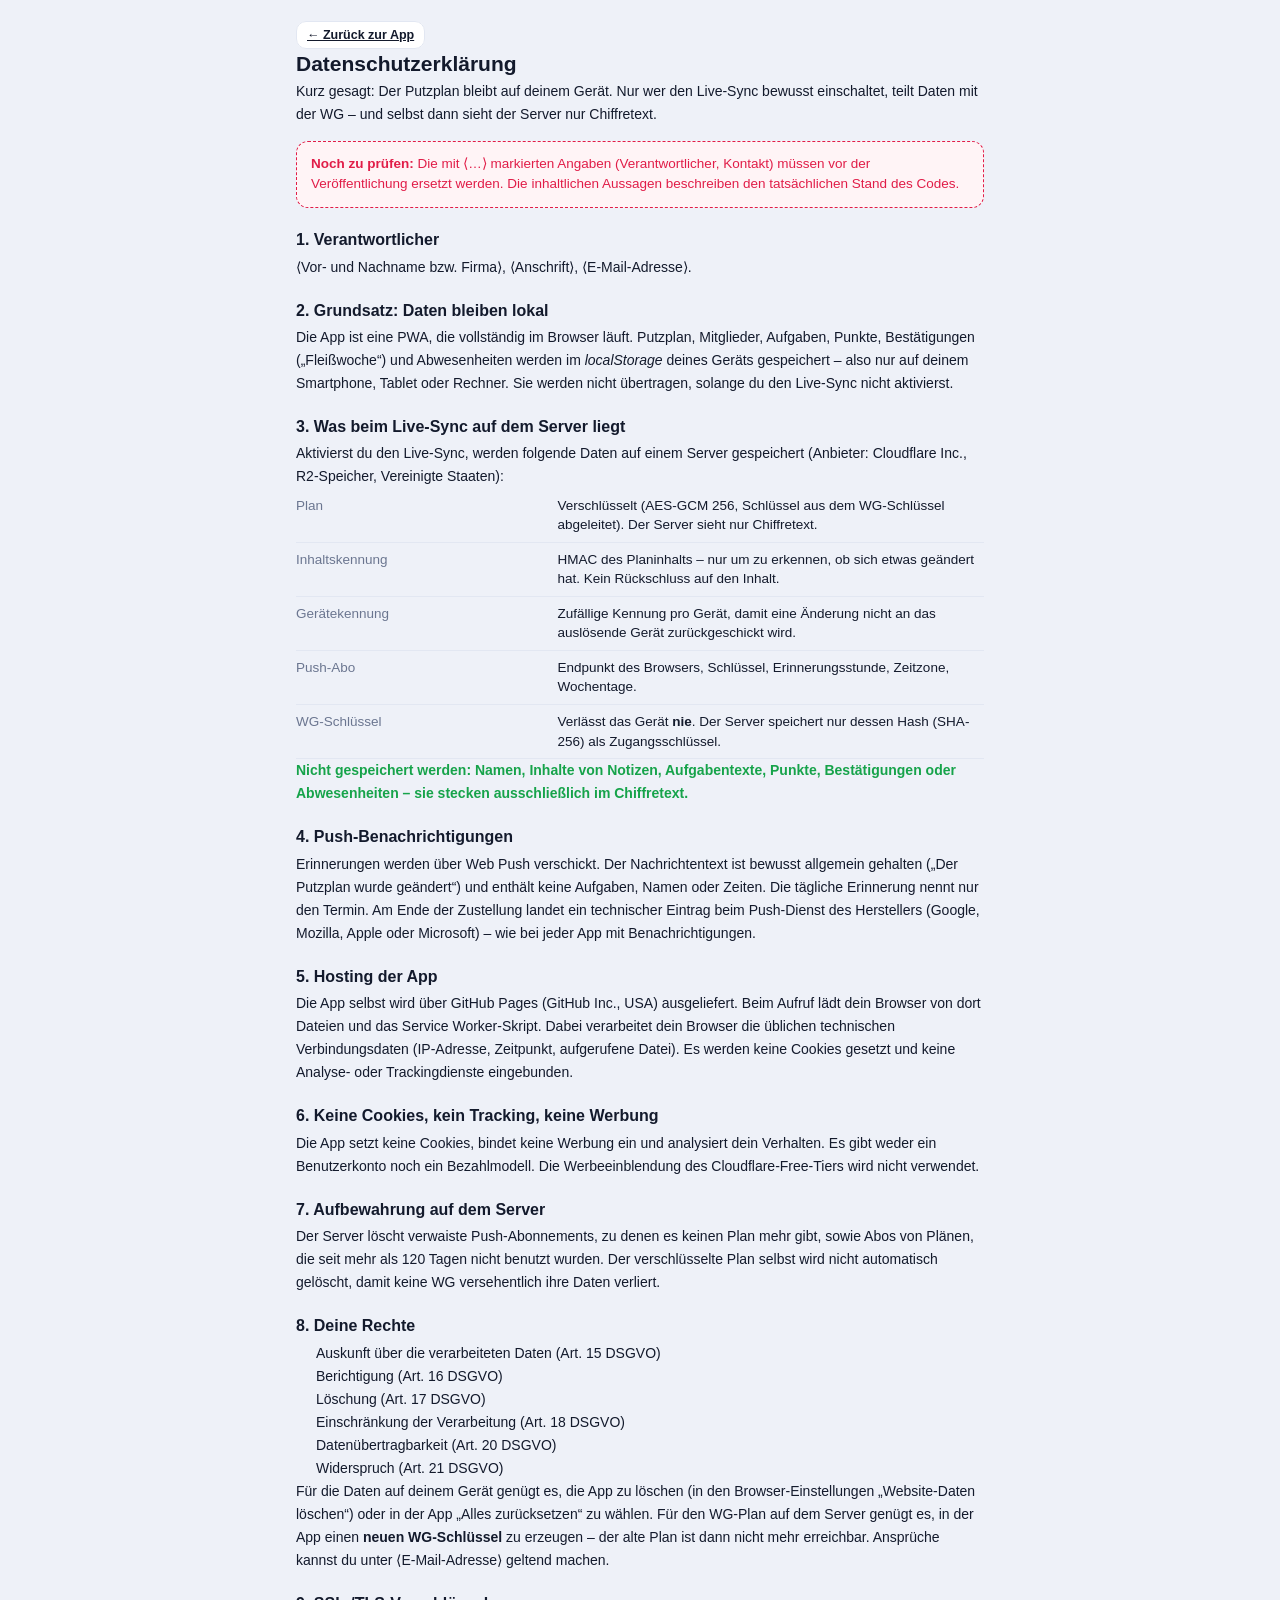
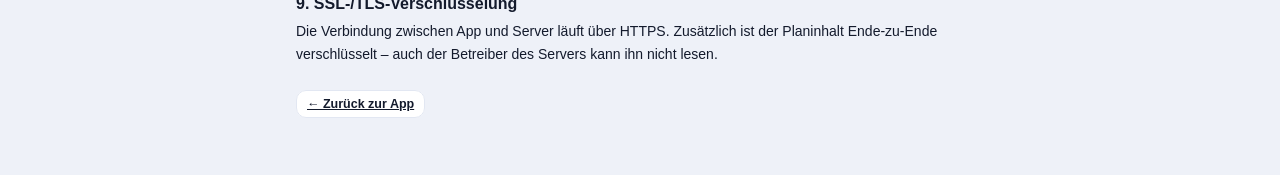
==== datenschutz.html @ faa0c73e "WG-Putzplan: Putzplan-PWA für WGs" ====
<!DOCTYPE html>
<html lang="de" data-theme="auto">
<head>
<meta charset="utf-8">
<meta name="viewport" content="width=device-width, initial-scale=1, viewport-fit=cover">
<title>Datenschutz – WG-Putzplan</title>
<meta name="description" content="Datenschutzerklärung des WG-Putzplans: welche Daten wo liegen und warum.">
<meta name="theme-color" content="#4f6df5" media="(prefers-color-scheme: light)">
<meta name="theme-color" content="#0c101c" media="(prefers-color-scheme: dark)">
<link rel="icon" href="./icons/favicon.svg" type="image/svg+xml">
<link rel="apple-touch-icon" href="./icons/apple-touch-icon.png">
<link rel="stylesheet" href="./styles.css">
<style>
  .legal{max-width:720px;margin:0 auto;padding:22px 16px 60px}
  .legal h1{font-size:21px;margin:6px 0 4px}
  .legal h2{font-size:16px;margin:22px 0 6px}
  .legal p,.legal li{font-size:14px;line-height:1.65;color:var(--text)}
  .legal ul{padding-left:20px}
  .legal .back{margin-top:26px}
  .legal .todo{
    border:1px dashed var(--danger);background:#fff4f6;color:var(--danger);
    border-radius:12px;padding:12px 14px;font-size:13.5px;line-height:1.55;margin:14px 0;
  }
  html[data-theme="dark"] .legal .todo{background:#3a1522}
  .legal table{width:100%;border-collapse:collapse;font-size:13.5px}
  .legal td{padding:7px 0;border-bottom:1px solid var(--line);vertical-align:top}
  .legal td:first-child{width:38%;color:var(--muted);padding-right:10px}
  .legal .ok{color:var(--ok);font-weight:700}
</style>
</head>
<body>
<div class="legal">
  <a class="btn btn--sm" href="./">← Zurück zur App</a>
  <h1>Datenschutzerklärung</h1>
  <p>Kurz gesagt: Der Putzplan bleibt auf deinem Gerät. Nur wer den Live-Sync
  bewusst einschaltet, teilt Daten mit der WG – und selbst dann sieht der Server
  nur Chiffretext.</p>

  <div class="todo">
    <strong>Noch zu prüfen:</strong> Die mit ⟨…⟩ markierten Angaben (Verantwortlicher,
    Kontakt) müssen vor der Veröffentlichung ersetzt werden. Die inhaltlichen Aussagen
    beschreiben den tatsächlichen Stand des Codes.
  </div>

  <h2>1. Verantwortlicher</h2>
  <p>⟨Vor- und Nachname bzw. Firma⟩, ⟨Anschrift⟩, ⟨E-Mail-Adresse⟩.</p>

  <h2>2. Grundsatz: Daten bleiben lokal</h2>
  <p>Die App ist eine PWA, die vollständig im Browser läuft. Putzplan, Mitglieder,
  Aufgaben, Punkte, Bestätigungen („Fleißwoche“) und Abwesenheiten werden im
  <em>localStorage</em> deines Geräts gespeichert – also nur auf deinem Smartphone,
  Tablet oder Rechner. Sie werden nicht übertragen, solange du den Live-Sync nicht
  aktivierst.</p>

  <h2>3. Was beim Live-Sync auf dem Server liegt</h2>
  <p>Aktivierst du den Live-Sync, werden folgende Daten auf einem Server gespeichert
  (Anbieter: Cloudflare Inc., R2-Speicher, Vereinigte Staaten):</p>
  <table>
    <tr><td>Plan</td><td>Verschlüsselt (AES-GCM 256, Schlüssel aus dem WG-Schlüssel abgeleitet). Der Server sieht nur Chiffretext.</td></tr>
    <tr><td>Inhaltskennung</td><td>HMAC des Planinhalts – nur um zu erkennen, ob sich etwas geändert hat. Kein Rückschluss auf den Inhalt.</td></tr>
    <tr><td>Gerätekennung</td><td>Zufällige Kennung pro Gerät, damit eine Änderung nicht an das auslösende Gerät zurückgeschickt wird.</td></tr>
    <tr><td>Push-Abo</td><td>Endpunkt des Browsers, Schlüssel, Erinnerungsstunde, Zeitzone, Wochentage.</td></tr>
    <tr><td>WG-Schlüssel</td><td>Verlässt das Gerät <strong>nie</strong>. Der Server speichert nur dessen Hash (SHA-256) als Zugangsschlüssel.</td></tr>
  </table>
  <p class="ok">Nicht gespeichert werden: Namen, Inhalte von Notizen, Aufgabentexte,
  Punkte, Bestätigungen oder Abwesenheiten – sie stecken ausschließlich im
  Chiffretext.</p>

  <h2>4. Push-Benachrichtigungen</h2>
  <p>Erinnerungen werden über Web Push verschickt. Der Nachrichtentext ist bewusst
  allgemein gehalten („Der Putzplan wurde geändert“) und enthält keine Aufgaben,
  Namen oder Zeiten. Die tägliche Erinnerung nennt nur den Termin. Am Ende der
  Zustellung landet ein technischer Eintrag beim Push-Dienst des Herstellers
  (Google, Mozilla, Apple oder Microsoft) – wie bei jeder App mit Benachrichtigungen.</p>

  <h2>5. Hosting der App</h2>
  <p>Die App selbst wird über GitHub Pages (GitHub Inc., USA) ausgeliefert. Beim
  Aufruf lädt dein Browser von dort Dateien und das Service Worker-Skript. Dabei
  verarbeitet dein Browser die üblichen technischen Verbindungsdaten (IP-Adresse,
  Zeitpunkt, aufgerufene Datei). Es werden keine Cookies gesetzt und keine
  Analyse- oder Trackingdienste eingebunden.</p>

  <h2>6. Keine Cookies, kein Tracking, keine Werbung</h2>
  <p>Die App setzt keine Cookies, bindet keine Werbung ein und analysiert dein
  Verhalten. Es gibt weder ein Benutzerkonto noch ein Bezahlmodell. Die Werbeeinblendung
  des Cloudflare-Free-Tiers wird nicht verwendet.</p>

  <h2>7. Aufbewahrung auf dem Server</h2>
  <p>Der Server löscht verwaiste Push-Abonnements, zu denen es keinen Plan mehr gibt,
  sowie Abos von Plänen, die seit mehr als 120 Tagen nicht benutzt wurden. Der
  verschlüsselte Plan selbst wird nicht automatisch gelöscht, damit keine WG
  versehentlich ihre Daten verliert.</p>

  <h2>8. Deine Rechte</h2>
  <ul>
    <li>Auskunft über die verarbeiteten Daten (Art. 15 DSGVO)</li>
    <li>Berichtigung (Art. 16 DSGVO)</li>
    <li>Löschung (Art. 17 DSGVO)</li>
    <li>Einschränkung der Verarbeitung (Art. 18 DSGVO)</li>
    <li>Datenübertragbarkeit (Art. 20 DSGVO)</li>
    <li>Widerspruch (Art. 21 DSGVO)</li>
  </ul>
  <p>Für die Daten auf deinem Gerät genügt es, die App zu löschen (in den
  Browser-Einstellungen „Website-Daten löschen“) oder in der App „Alles
  zurücksetzen“ zu wählen. Für den WG-Plan auf dem Server genügt es, in der App
  einen <strong>neuen WG-Schlüssel</strong> zu erzeugen – der alte Plan ist dann
  nicht mehr erreichbar. Ansprüche kannst du unter ⟨E-Mail-Adresse⟩ geltend machen.</p>

  <h2>9. SSL-/TLS-Verschlüsselung</h2>
  <p>Die Verbindung zwischen App und Server läuft über HTTPS. Zusätzlich ist der
  Planinhalt Ende-zu-Ende verschlüsselt – auch der Betreiber des Servers kann ihn
  nicht lesen.</p>

  <p class="back"><a class="btn btn--sm" href="./">← Zurück zur App</a></p>
</div>
</body>
</html>
---- styles.css ----
/* =========================================================
   WG-Putzplan – Stylesheet
   ========================================================= */
:root{
  --bg:#eef1f8;
  --surface:#ffffff;
  --surface-2:#f2f4fa;
  --surface-3:#e9edf7;
  --text:#131a2c;
  --muted:#6b7690;
  --line:#e2e7f2;
  --accent:#4f6df5;
  --accent-soft:#e7ecff;
  --accent-2:#12b5a5;
  --ok:#16a34a;
  --ok-soft:#e4f6ea;
  --warn:#f0a51b;
  --danger:#e11d48;
  --radius:18px;
  --radius-sm:12px;
  --shadow:0 1px 2px rgba(18,26,48,.05), 0 10px 30px rgba(18,26,48,.07);
  --shadow-sm:0 1px 2px rgba(18,26,48,.06);
  --bar-h:60px;
  --font:-apple-system,BlinkMacSystemFont,"Segoe UI",Roboto,"Helvetica Neue",Arial,sans-serif;
}

html[data-theme="dark"], html[data-theme="auto"][data-os="dark"]{
  --bg:#0b0f1a;
  --surface:#141a2b;
  --surface-2:#1b2234;
  --surface-3:#232c42;
  --text:#eef1f9;
  --muted:#94a0bb;
  --line:#28324a;
  --accent:#7b91ff;
  --accent-soft:#1e2748;
  --accent-2:#2dd4bf;
  --ok:#34d399;
  --ok-soft:#12301f;
  --danger:#fb7185;
  --shadow:0 1px 2px rgba(0,0,0,.5), 0 12px 34px rgba(0,0,0,.4);
  --shadow-sm:0 1px 2px rgba(0,0,0,.45);
}

*{box-sizing:border-box;-webkit-tap-highlight-color:transparent}
html,body{margin:0;padding:0}
html{-webkit-text-size-adjust:100%}
body{
  font-family:var(--font);
  background:var(--bg);
  color:var(--text);
  font-size:16px;
  line-height:1.45;
  overscroll-behavior-y:none;
  -webkit-font-smoothing:antialiased;
}
button,input,select,textarea{font:inherit;color:inherit}
h1,h2,h3,h4{margin:0;line-height:1.2}
p{margin:0}
ul{margin:0;padding:0;list-style:none}

.app{
  max-width:720px;margin:0 auto;min-height:100vh;min-height:100dvh;
  display:flex;flex-direction:column;
}

/* ---------------- Appbar ---------------- */
.appbar{
  position:sticky;top:0;z-index:30;
  background:color-mix(in srgb, var(--bg) 86%, transparent);
  backdrop-filter:saturate(1.6) blur(14px);
  -webkit-backdrop-filter:saturate(1.6) blur(14px);
  border-bottom:1px solid var(--line);
  padding:calc(env(safe-area-inset-top) + 10px) 16px 8px;
}
.appbar__top{display:flex;align-items:center;gap:12px}
.appbar__title{flex:1;min-width:0}
.appbar__title h1{
  font-size:20px;font-weight:800;letter-spacing:-.02em;
  white-space:nowrap;overflow:hidden;text-overflow:ellipsis;
}
.appbar__title p{font-size:13px;color:var(--muted);margin-top:1px}

.userbtn{
  border:0;background:transparent;padding:0;border-radius:50%;cursor:pointer;
  flex-shrink:0;
}
.avatar{
  width:42px;height:42px;border-radius:50%;
  display:grid;place-items:center;
  font-size:20px;font-weight:700;color:#fff;
  background:var(--accent);
  border:2px solid var(--surface);
  box-shadow:var(--shadow-sm);
  user-select:none;
}

.weeknav{display:flex;align-items:center;gap:8px;margin-top:10px}
.iconbtn{
  width:38px;height:38px;flex-shrink:0;border-radius:12px;
  border:1px solid var(--line);background:var(--surface);
  font-size:20px;line-height:1;cursor:pointer;color:var(--text);
  display:grid;place-items:center;
}
.iconbtn:active{transform:scale(.94)}
.weeknav__label{
  flex:1;height:38px;border-radius:12px;border:1px solid var(--line);
  background:var(--surface);font-weight:650;font-size:14px;cursor:pointer;
  display:grid;place-items:center;padding:0 8px;
}
.weeknav__label:active{transform:scale(.98)}

/* ---------------- Main ---------------- */
.main{
  flex:1;padding:14px 16px calc(var(--bar-h) + env(safe-area-inset-bottom) + 26px);
  outline:none;
}

/* ---------------- Cards ---------------- */
.card{
  background:var(--surface);border:1px solid var(--line);
  border-radius:var(--radius);box-shadow:var(--shadow-sm);
  padding:14px;margin-bottom:12px;
}
.card__head{display:flex;align-items:center;gap:10px;margin-bottom:10px}
.card__head h3{font-size:16px;font-weight:750;flex:1;min-width:0}
.card__sub{font-size:12.5px;color:var(--muted)}

.hero{
  background:linear-gradient(135deg,var(--accent) 0%, #7b5cf0 55%, var(--accent-2) 130%);
  color:#fff;border:0;
  display:flex;align-items:center;gap:16px;
  padding:16px;
}
.hero__ring{flex-shrink:0}
.hero__txt{flex:1;min-width:0}
.hero__txt h2{font-size:17px;font-weight:800}
.hero__txt p{font-size:13px;opacity:.88;margin-top:3px}
.hero .pill{background:rgba(255,255,255,.18);color:#fff;border-color:transparent}

/* ---------------- Pills / Chips ---------------- */
.pill{
  display:inline-flex;align-items:center;gap:5px;
  padding:4px 10px;border-radius:999px;
  font-size:12px;font-weight:650;
  background:var(--surface-2);color:var(--muted);
  border:1px solid var(--line);white-space:nowrap;
}
.pill--accent{background:var(--accent-soft);color:var(--accent);border-color:transparent}
.pill--ok{background:var(--ok-soft);color:var(--ok);border-color:transparent}
.pill--warn{background:#fff4e0;color:#a76a00;border-color:transparent}
html[data-theme="dark"] .pill--warn{background:#3a2c10;color:#fbbf24}
html[data-theme="dark"] html[data-theme="auto"][data-os="dark"] .pill--warn{background:#3a2c10;color:#fbbf24}
.pill--danger{background:#ffe4ea;color:var(--danger);border-color:transparent}

.chip{
  display:inline-flex;align-items:center;gap:6px;
  padding:6px 10px;border-radius:999px;font-size:13px;font-weight:600;
  background:var(--surface-2);border:1px solid var(--line);cursor:pointer;
}
.chip--active{background:var(--accent);color:#fff;border-color:transparent}

.chip-avatar{
  width:26px;height:26px;border-radius:50%;display:grid;place-items:center;
  font-size:13px;color:#fff;font-weight:700;flex-shrink:0;
}
.chip-avatar--sm{width:22px;height:22px;font-size:11px}

/* ---------------- Room card ---------------- */
.room{margin-bottom:12px;overflow:hidden;padding:0}
.room__head{
  display:flex;align-items:center;gap:11px;padding:13px 14px;
  background:var(--surface);border-bottom:1px solid var(--line);
  width:100%;border-left:0;border-right:0;border-top:0;text-align:left;cursor:pointer;
}
.room__icon{
  width:40px;height:40px;border-radius:13px;display:grid;place-items:center;
  font-size:20px;background:var(--surface-2);flex-shrink:0;
}
.room__meta{flex:1;min-width:0}
.room__meta h3{font-size:15.5px;font-weight:750;display:flex;align-items:center;gap:7px}
.room__meta p{font-size:12.5px;color:var(--muted);margin-top:2px}
.room__prog{font-size:12px;font-weight:700;color:var(--muted);flex-shrink:0}
.room__done{opacity:.6}
.room__done .room__meta h3{text-decoration:line-through;text-decoration-thickness:1.5px}

.task{
  display:flex;align-items:center;gap:11px;
  padding:11px 14px;cursor:pointer;
  border-bottom:1px solid var(--line);
}
.task:last-child{border-bottom:0}
.task__box{
  width:26px;height:26px;border-radius:9px;flex-shrink:0;
  border:2px solid var(--line);background:var(--surface-2);
  display:grid;place-items:center;font-size:14px;color:transparent;
  transition:transform .12s ease, background .12s ease, border-color .12s;
}
.task__box:active{transform:scale(.88)}
.task.is-done .task__box{background:var(--ok);border-color:var(--ok);color:#fff}
.task__label{flex:1;min-width:0;font-size:15px}
.task.is-done .task__label{text-decoration:line-through;text-decoration-thickness:1.5px;color:var(--muted)}
.task__meta{font-size:11.5px;color:var(--muted);margin-top:1px}
.task__pts{
  font-size:11.5px;font-weight:700;color:var(--muted);
  background:var(--surface-2);border-radius:8px;padding:3px 7px;flex-shrink:0;
}
.task__by{font-size:11.5px;color:var(--muted);display:flex;align-items:center;gap:5px;flex-shrink:0}
.room__foot{
  display:flex;gap:8px;padding:11px 14px;background:var(--surface-2);
  border-top:1px solid var(--line);
}
.btn{
  border:1px solid var(--line);background:var(--surface);color:var(--text);
  border-radius:12px;padding:9px 13px;font-size:13.5px;font-weight:650;cursor:pointer;
}
.btn:active{transform:scale(.97)}
.btn--primary{background:var(--accent);color:#fff;border-color:transparent}
.btn--ghost{background:transparent}
.btn--danger{color:var(--danger);border-color:color-mix(in srgb,var(--danger) 35%,transparent);background:transparent}
.btn--block{width:100%}
.btn--sm{padding:6px 10px;font-size:12.5px;border-radius:10px}
.btn--icon{padding:6px 9px}

/* ---------------- Lists / rows ---------------- */
.row{
  display:flex;align-items:center;gap:12px;padding:12px 0;
  border-bottom:1px solid var(--line);
}
.row:last-child{border-bottom:0}
.row__main{flex:1;min-width:0}
.row__main strong{display:block;font-size:15px;font-weight:650}
.row__main span{font-size:12.5px;color:var(--muted)}
.row__actions{display:flex;gap:6px;flex-shrink:0}

.field{margin-bottom:12px}
.field label{display:block;font-size:12.5px;font-weight:650;color:var(--muted);margin-bottom:5px}
.input,.textarea,select.input{
  width:100%;padding:11px 12px;border-radius:12px;
  border:1px solid var(--line);background:var(--surface-2);color:var(--text);
  font-size:15px;outline:none;
}
.input:focus,.textarea:focus{border-color:var(--accent);background:var(--surface)}
.textarea{min-height:90px;resize:vertical;line-height:1.5}

.segmented{display:flex;gap:4px;background:var(--surface-2);border:1px solid var(--line);padding:4px;border-radius:13px}
.segmented button{
  flex:1;border:0;background:transparent;border-radius:10px;padding:8px 6px;
  font-size:13px;font-weight:650;color:var(--muted);cursor:pointer;
}
.segmented button.is-active{background:var(--surface);color:var(--text);box-shadow:var(--shadow-sm)}

.empty{
  text-align:center;padding:44px 20px;color:var(--muted);
}
.empty__ico{font-size:40px;margin-bottom:10px}
.empty h3{font-size:16px;color:var(--text);margin-bottom:6px}
.empty p{font-size:13.5px;max-width:34ch;margin:0 auto}

.hint{font-size:12.5px;color:var(--muted);line-height:1.5}
.hint a{color:var(--accent)}
.notice{
  font-size:13px;line-height:1.5;padding:11px 13px;border-radius:12px;
  background:var(--accent-soft);color:var(--text);border:1px solid transparent;
}
.notice--warn{background:var(--ok-soft)}

/* ---------------- Turnus-Tabelle ---------------- */
.tablewrap{overflow-x:auto;-webkit-overflow-scrolling:touch;margin:0 -14px;padding:0 14px}
.table{border-collapse:separate;border-spacing:0;width:100%;min-width:520px;font-size:13px}
.table th,.table td{
  padding:9px 8px;border-bottom:1px solid var(--line);text-align:center;white-space:nowrap;
}
.table th{font-size:11.5px;color:var(--muted);font-weight:700;text-transform:uppercase;letter-spacing:.04em}
.table th:first-child,.table td:first-child{
  text-align:left;position:sticky;left:0;background:var(--surface);
  font-weight:650;z-index:1;
}
.table tr td{text-align:center}
.table .cell{display:inline-flex;align-items:center;gap:5px;font-size:12.5px;font-weight:650}
.table td.is-me .cell{background:var(--accent-soft);color:var(--accent);padding:4px 8px;border-radius:9px}
.table td.is-mine-cell .cell{background:var(--accent);color:#fff;padding:4px 8px;border-radius:9px}

/* ---------------- Statistik ---------------- */
.bar{height:9px;border-radius:99px;background:var(--surface-3);overflow:hidden;margin-top:7px}
.bar__fill{height:100%;border-radius:99px;background:var(--accent);transition:width .4s ease}
.spark{display:flex;align-items:flex-end;gap:5px;height:58px;margin-top:10px}
.spark__bar{flex:1;background:var(--accent-soft);border-radius:4px 4px 2px 2px;min-height:3px;position:relative}
.spark__bar span{
  position:absolute;bottom:0;left:0;right:0;border-radius:4px 4px 2px 2px;background:var(--accent);
}
.spark__labels{display:flex;gap:5px;margin-top:5px}
.spark__labels span{flex:1;text-align:center;font-size:10px;color:var(--muted)}

/* ---------------- Tabbar ---------------- */
.tabbar{
  position:fixed;bottom:0;left:0;right:0;z-index:40;
  height:calc(var(--bar-h) + env(safe-area-inset-bottom));
  padding-bottom:env(safe-area-inset-bottom);
  display:flex;background:color-mix(in srgb,var(--surface) 92%, transparent);
  backdrop-filter:saturate(1.6) blur(14px);
  -webkit-backdrop-filter:saturate(1.6) blur(14px);
  border-top:1px solid var(--line);
  max-width:720px;margin:0 auto;
}
.tab{
  flex:1;border:0;background:transparent;cursor:pointer;
  display:flex;flex-direction:column;align-items:center;justify-content:center;gap:2px;
  font-size:10.5px;font-weight:650;color:var(--muted);
}
.tab__ico{font-size:20px;filter:grayscale(1);opacity:.6;transition:.15s}
.tab.is-active{color:var(--accent)}
.tab.is-active .tab__ico{filter:none;opacity:1;transform:translateY(-1px)}

/* ---------------- Sheet / Modal ---------------- */
.sheet{position:fixed;inset:0;z-index:60;display:flex;align-items:flex-end;justify-content:center}
.sheet[hidden]{display:none}
.sheet__backdrop{position:absolute;inset:0;background:rgba(8,12,24,.55);backdrop-filter:blur(2px)}
.sheet__panel{
  position:relative;width:100%;max-width:560px;
  background:var(--surface);
  border-radius:22px 22px 0 0;
  box-shadow:0 -10px 40px rgba(0,0,0,.25);
  padding:8px 18px calc(env(safe-area-inset-bottom) + 18px);
  max-height:88vh;overflow:auto;
  animation:sheetUp .24s cubic-bezier(.2,.9,.3,1);
}
@keyframes sheetUp{from{transform:translateY(22px);opacity:.4}to{transform:none;opacity:1}}
.sheet__grip{width:40px;height:4px;border-radius:99px;background:var(--line);margin:0 auto 10px}
.sheet__head{display:flex;align-items:center;gap:12px;margin-bottom:12px}
.sheet__title{font-size:17px;font-weight:750;flex:1;min-width:0}
.sheet__close{width:34px;height:34px;font-size:15px;border-radius:10px}
.sheet__body{margin-bottom:12px}
.sheet__actions{display:flex;gap:8px}
.sheet__actions .btn{flex:1}

.opt{
  display:flex;align-items:center;gap:11px;width:100%;
  padding:12px;border-radius:14px;border:1px solid var(--line);
  background:var(--surface-2);cursor:pointer;text-align:left;margin-bottom:8px;
}
.opt:last-child{margin-bottom:0}
.opt__ico{font-size:20px;width:28px;text-align:center;flex-shrink:0}
.opt__main{flex:1;min-width:0}
.opt__main strong{display:block;font-size:15px;font-weight:650}
.opt__main span{font-size:12.5px;color:var(--muted)}

/* ---------------- Toast ---------------- */
.toast{
  position:fixed;left:50%;transform:translateX(-50%);
  bottom:calc(var(--bar-h) + env(safe-area-inset-bottom) + 14px);
  z-index:80;background:var(--text);color:var(--bg);
  padding:11px 16px;border-radius:14px;font-size:13.5px;font-weight:600;
  box-shadow:var(--shadow);max-width:90vw;text-align:center;
  animation:toastIn .22s ease;
}
.toast[hidden]{display:none}
@keyframes toastIn{from{opacity:0;transform:translate(-50%,10px)}to{opacity:1;transform:translate(-50%,0)}}

/* ---------------- Update-Banner ---------------- */
.updatebar{
  position:fixed;left:12px;right:12px;bottom:calc(var(--bar-h) + env(safe-area-inset-bottom) + 14px);
  z-index:70;background:var(--surface);border:1px solid var(--line);border-radius:16px;
  padding:12px 14px;box-shadow:var(--shadow);display:flex;gap:10px;align-items:center;
  max-width:560px;margin:0 auto;
}
.updatebar p{flex:1;font-size:13.5px;font-weight:600}

.code{
  font-family:ui-monospace,SFMono-Regular,Menlo,Consolas,monospace;
  font-size:11.5px;line-height:1.5;word-break:break-all;
  background:var(--surface-2);border:1px solid var(--line);border-radius:12px;
  padding:11px;max-height:170px;overflow:auto;user-select:all;
}

@media (min-width:640px){
  .appbar__title h1{font-size:23px}
  .main{padding:18px 20px calc(var(--bar-h) + 30px)}
}
@media (prefers-reduced-motion:reduce){
  *{animation-duration:.001ms !important;transition-duration:.001ms !important}
}

/* =========================================================
   Aufgaben-Verwaltung (Räume-Tab) & Punkte-Auswahl
   ========================================================= */
.roomblock{
  border:1px solid var(--line);border-radius:var(--radius-sm);
  margin-bottom:12px;overflow:hidden;background:var(--surface-2);
}
.roomblock .row{margin:0;padding:10px 12px;background:var(--surface);border-bottom:1px solid var(--line)}
.roomblock .room__icon{width:34px;height:34px;border-radius:11px;font-size:17px}

.taskrow{
  display:flex;align-items:center;gap:10px;width:100%;text-align:left;
  padding:10px 12px;border:0;background:transparent;border-bottom:1px solid var(--line);
  cursor:pointer;
}
.taskrow:active{background:var(--surface-3)}
.taskrow:last-of-type{border-bottom:0}
.taskrow__title{flex:1;min-width:0;font-size:14.5px;font-weight:600;
  overflow:hidden;text-overflow:ellipsis;white-space:nowrap}
.taskrow__meta{font-size:11.5px;color:var(--muted);flex-shrink:0}
.taskrow__pts{
  font-size:11.5px;font-weight:750;color:var(--accent);
  background:var(--accent-soft);border-radius:8px;padding:3px 8px;flex-shrink:0;
}
.taskrow__pen{font-size:13px;color:var(--muted);opacity:.7;flex-shrink:0}
.taskrow--empty{padding:12px;font-size:13px;color:var(--muted);justify-content:center;display:flex}
.taskrow__add{
  border:0;border-top:1px dashed var(--line);border-radius:0;
  color:var(--accent);font-weight:650;background:var(--surface);
}

/* Punkte-Auswahl */
.points{display:flex;gap:8px}
.points__btn{
  flex:1;display:flex;flex-direction:column;align-items:center;justify-content:center;
  gap:1px;padding:11px 4px;border-radius:14px;cursor:pointer;
  border:2px solid var(--line);background:var(--surface-2);color:var(--muted);
}
.points__btn strong{font-size:19px;font-weight:800;line-height:1}
.points__btn span{font-size:10.5px;font-weight:650}
.points__btn.is-active{
  background:var(--accent-soft);border-color:var(--accent);color:var(--accent);
}

/* feste Zuordnung */
.fixedpick{
  display:flex;flex-wrap:wrap;gap:7px;padding:0 0 12px;
}
.roommode .segmented--sm{margin-right:2px}
.segmented--sm{padding:3px;border-radius:11px}
.segmented--sm button{padding:6px 10px;font-size:12px;border-radius:9px}
.fixedpick .chip{font-size:12.5px;padding:5px 10px 5px 6px}
.roommode{flex-wrap:wrap}
.roommode .row__actions{flex-wrap:wrap;justify-content:flex-end}
@media (max-width:430px){
  .roommode .row__actions{width:100%}
}


.task__edit{
  width:28px;height:28px;flex-shrink:0;border-radius:9px;
  border:1px solid var(--line);background:var(--surface-2);color:var(--muted);
  font-size:12px;line-height:1;cursor:pointer;display:grid;place-items:center;
}
.task__edit:active{transform:scale(.92)}

/* Chromium würde beim Neusatz des Inhalts die Scrollposition von selbst
   nachregeln – die App hält sie stattdessen selbst fest. */
html,body,.main{overflow-anchor:none}

/* =========================================================
   Paket A: Schnellerfassung, Fairness, Kalender
   ========================================================= */
.quickadd{display:flex;gap:8px;align-items:stretch}
.quickadd .input{flex:1;min-width:0}
.quickadd select.input{flex:0 0 40%;max-width:160px}
.quickadd .btn{flex:0 0 auto;padding:0 16px;font-size:18px;line-height:1}

.weeknav .iconbtn{font-size:16px}

/* =========================================================
   Live-Sync
   ========================================================= */
.switch{display:flex;align-items:center;gap:11px;padding:9px 0;cursor:pointer;font-size:14.5px;font-weight:600}
.switch input{position:absolute;opacity:0;pointer-events:none}
.switch__ui{
  width:44px;height:26px;border-radius:99px;background:var(--surface-3);
  border:1px solid var(--line);position:relative;flex-shrink:0;transition:background .18s;
}
.switch__ui::after{
  content:"";position:absolute;top:2px;left:2px;width:20px;height:20px;border-radius:50%;
  background:var(--surface);box-shadow:var(--shadow-sm);transition:transform .18s;
}
.switch input:checked + .switch__ui{background:var(--accent);border-color:transparent}
.switch input:checked + .switch__ui::after{transform:translateX(18px)}

.syncstatus{
  margin-top:12px;padding:9px 12px;border-radius:12px;font-size:13px;font-weight:600;
  background:var(--surface-2);color:var(--muted);border:1px solid var(--line);
}
.syncstatus--ok{background:var(--ok-soft);color:var(--ok);border-color:transparent}
.syncstatus--fehler{background:#ffe4ea;color:var(--danger);border-color:transparent}
html[data-theme="dark"] .syncstatus--fehler{background:#3a1522}
.syncstatus--arbeitet{background:var(--accent-soft);color:var(--accent);border-color:transparent}

/* ---------- Bestätigung („Danke") an erledigten Aufgaben ---------- */
.task__thanks{
  font-size:11.5px;font-weight:650;color:var(--muted);
  background:var(--surface-2);border:1px solid var(--line);border-radius:99px;
  padding:4px 9px;cursor:pointer;flex-shrink:0;line-height:1.2;
}
.task__thanks.is-on{background:var(--accent-soft);color:var(--accent);border-color:transparent}
.task__thanks--own{background:transparent;border-color:transparent;cursor:default}
.task__thanks:active{transform:scale(.94)}

/* ---------- Wochentage für die Erinnerung ---------- */
.daypick{display:flex;gap:6px;flex-wrap:wrap}
.daypick__day{
  border:1px solid var(--line);background:var(--surface);color:var(--text);
  border-radius:10px;padding:7px 11px;font-size:13px;font-weight:700;cursor:pointer;min-width:38px;
}
.daypick__day.is-on{background:var(--accent);border-color:transparent;color:#fff}
.daypick__day:active{transform:scale(.94)}

/* ---------- Druckansicht ---------- */
.print-head h2{margin:0 0 2px;font-size:19px}
.print-head p{margin:0;color:var(--muted);font-size:13px}
.print-room{padding:0}
.print-room__head{
  display:flex;align-items:baseline;gap:10px;padding:11px 14px 6px;
  border-bottom:1px solid var(--line);
}
.print-room__head strong{font-size:15px}
.print-room__head span{font-size:12.5px;color:var(--muted);margin-left:auto}
.print-tasks{list-style:none;margin:0;padding:6px 0}
.print-tasks li{
  display:flex;align-items:center;gap:10px;padding:6px 14px;font-size:14px;
}
.print-box{
  width:18px;height:18px;border:1.5px solid var(--line);border-radius:5px;
  display:grid;place-items:center;font-size:12px;color:#fff;flex-shrink:0;
}
.print-box.is-done{background:var(--ok);border-color:var(--ok)}
.print-task{flex:1;min-width:0}
.print-pts{font-size:11.5px;color:var(--muted);font-weight:700}
.print-by{font-size:11.5px;color:var(--muted);min-width:76px;text-align:right}

/* ---------- Tastaturbedienung: sichtbarer Fokus ---------- */
:focus-visible{
  outline:2px solid var(--accent);outline-offset:2px;border-radius:8px;
}
@media (prefers-reduced-motion:reduce){}

/* ---------- Druck (PDF) ---------- */
@media print{
  html,body{background:#fff !important;color:#000 !important}
  .tabbar,.topbar,.updatebar,.toast,.sheet,.no-print,#sheet{display:none !important}
  body{padding:0 !important}
  .card{
    box-shadow:none !important;border:1px solid #bbb !important;
    break-inside:avoid;page-break-inside:avoid;margin:0 0 10px !important;
  }
  .print-tasks li{font-size:12pt}
  .print-room__head{background:#f2f2f2}
  .print-box{border-color:#666}
  .print-box.is-done{background:#ddd !important;color:#000 !important;border-color:#666}
  .print-head h2{font-size:16pt}
  @page{margin:14mm}
}
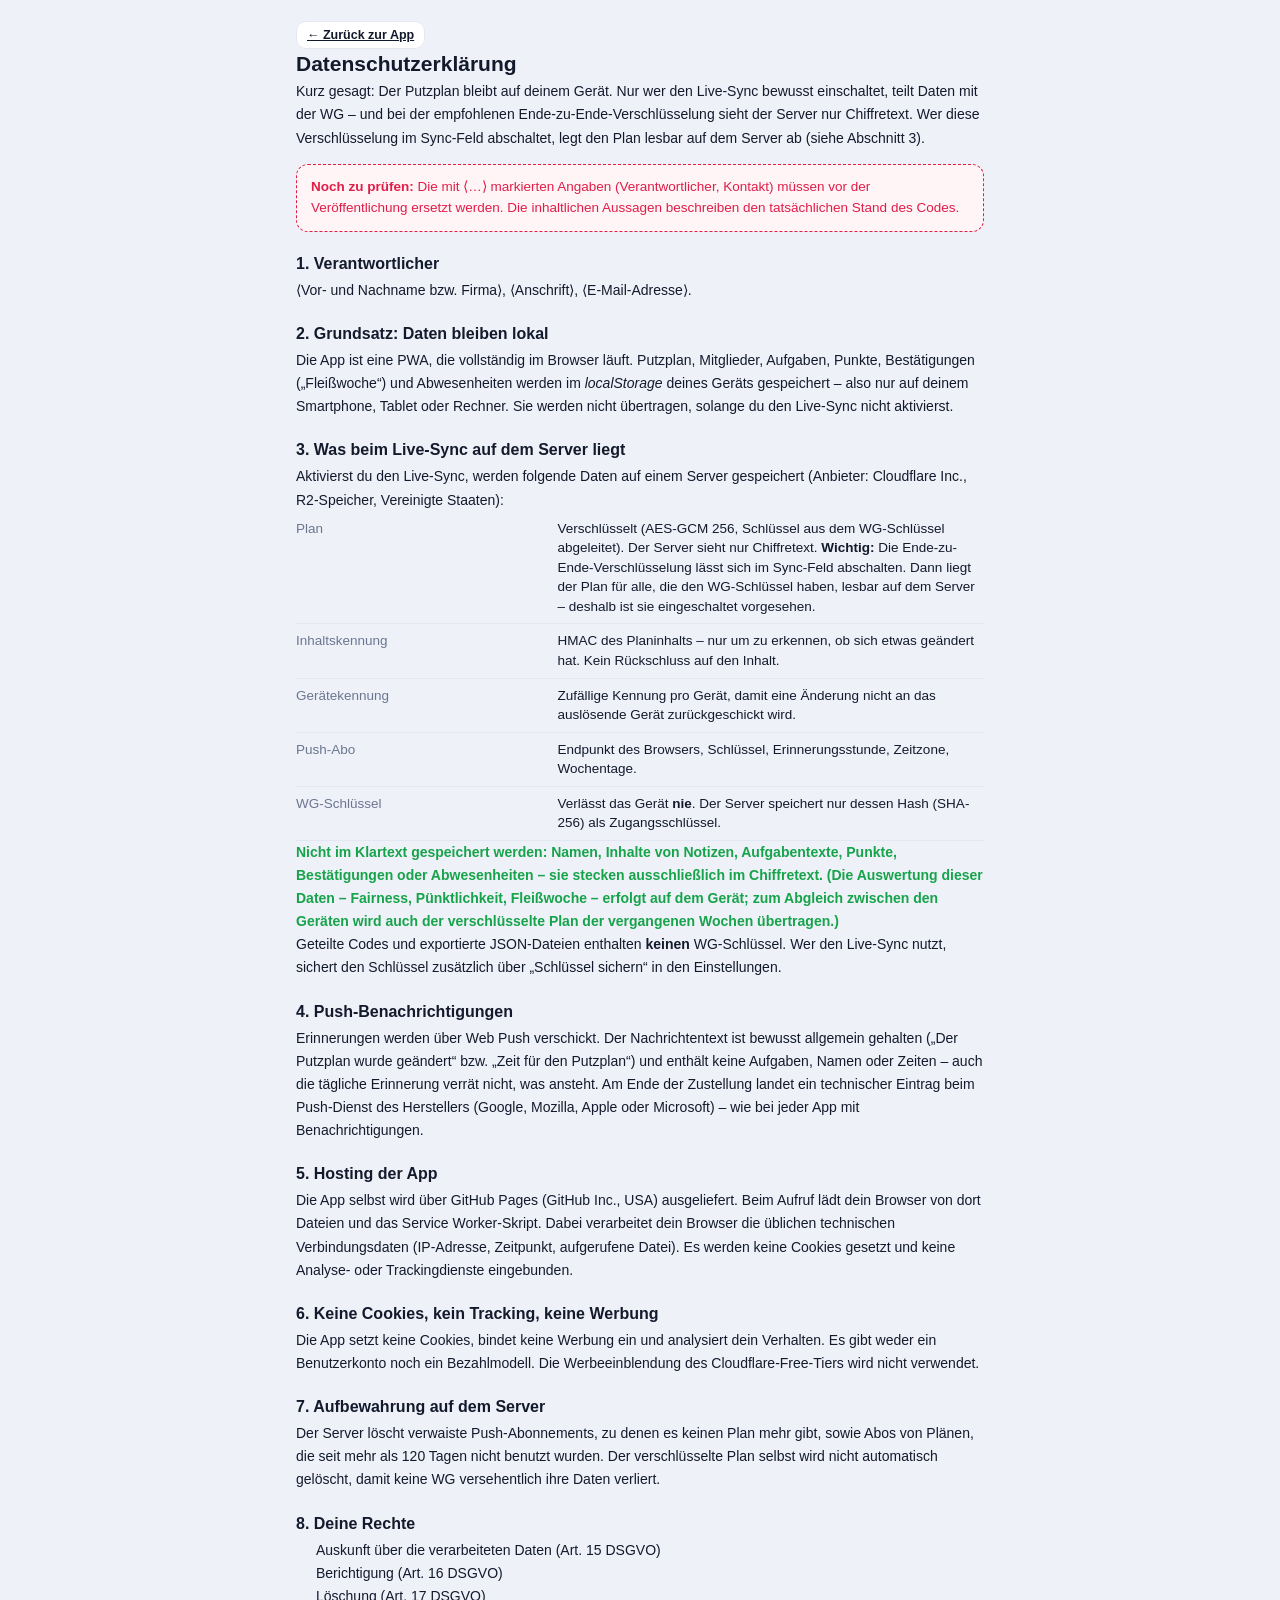
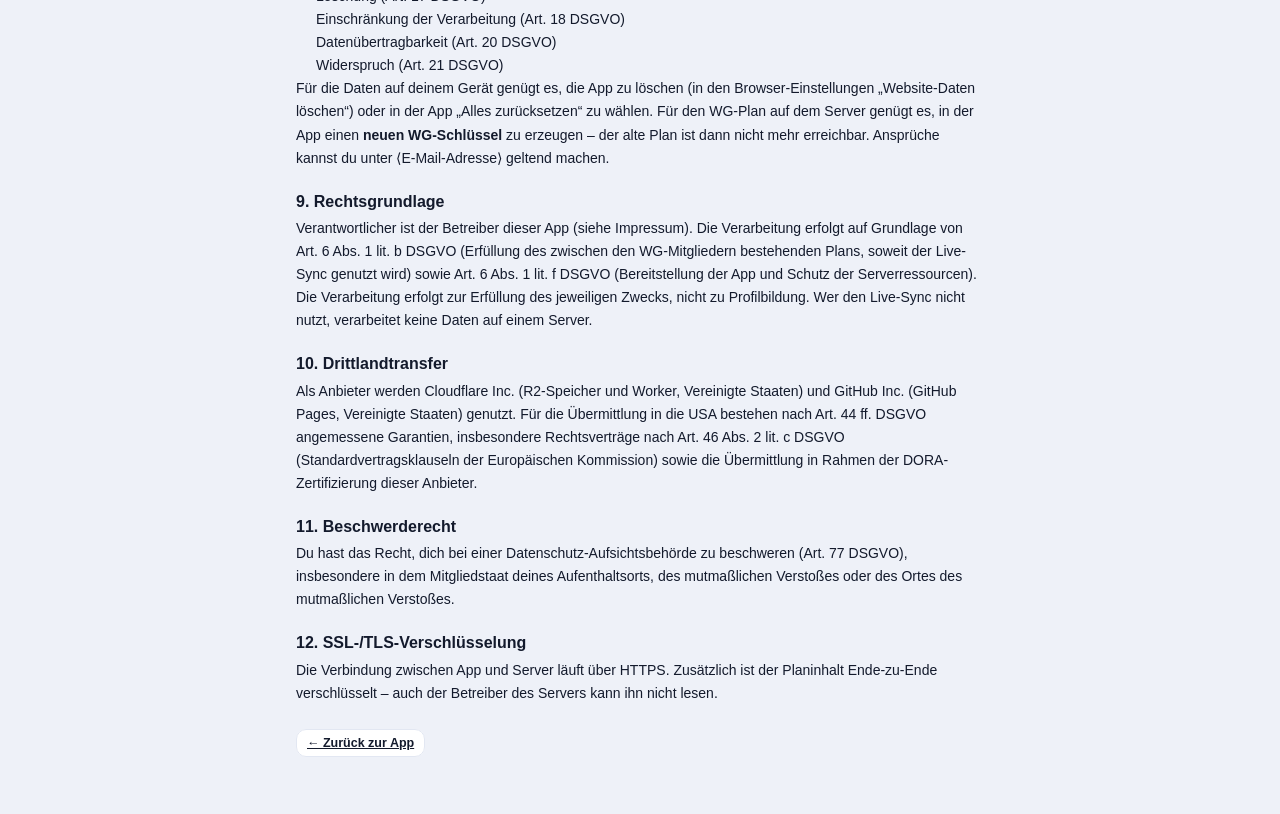
==== commit ff580ae6: "WG-Putzplan: Putzplan-PWA für WGs" ====
--- a/datenschutz.html
+++ b/datenschutz.html
@@ -33,8 +33,10 @@
   <a class="btn btn--sm" href="./">← Zurück zur App</a>
   <h1>Datenschutzerklärung</h1>
   <p>Kurz gesagt: Der Putzplan bleibt auf deinem Gerät. Nur wer den Live-Sync
-  bewusst einschaltet, teilt Daten mit der WG – und selbst dann sieht der Server
-  nur Chiffretext.</p>
+  bewusst einschaltet, teilt Daten mit der WG – und bei der empfohlenen
+  Ende-zu-Ende-Verschlüsselung sieht der Server nur Chiffretext. Wer diese
+  Verschlüsselung im Sync-Feld abschaltet, legt den Plan lesbar auf dem Server
+  ab (siehe Abschnitt 3).</p>
 
   <div class="todo">
     <strong>Noch zu prüfen:</strong> Die mit ⟨…⟩ markierten Angaben (Verantwortlicher,
@@ -56,20 +58,26 @@
   <p>Aktivierst du den Live-Sync, werden folgende Daten auf einem Server gespeichert
   (Anbieter: Cloudflare Inc., R2-Speicher, Vereinigte Staaten):</p>
   <table>
-    <tr><td>Plan</td><td>Verschlüsselt (AES-GCM 256, Schlüssel aus dem WG-Schlüssel abgeleitet). Der Server sieht nur Chiffretext.</td></tr>
+    <tr><td>Plan</td><td>Verschlüsselt (AES-GCM 256, Schlüssel aus dem WG-Schlüssel abgeleitet). Der Server sieht nur Chiffretext. <strong>Wichtig:</strong> Die Ende-zu-Ende-Verschlüsselung lässt sich im Sync-Feld abschalten. Dann liegt der Plan für alle, die den WG-Schlüssel haben, lesbar auf dem Server – deshalb ist sie eingeschaltet vorgesehen.</td></tr>
     <tr><td>Inhaltskennung</td><td>HMAC des Planinhalts – nur um zu erkennen, ob sich etwas geändert hat. Kein Rückschluss auf den Inhalt.</td></tr>
     <tr><td>Gerätekennung</td><td>Zufällige Kennung pro Gerät, damit eine Änderung nicht an das auslösende Gerät zurückgeschickt wird.</td></tr>
     <tr><td>Push-Abo</td><td>Endpunkt des Browsers, Schlüssel, Erinnerungsstunde, Zeitzone, Wochentage.</td></tr>
     <tr><td>WG-Schlüssel</td><td>Verlässt das Gerät <strong>nie</strong>. Der Server speichert nur dessen Hash (SHA-256) als Zugangsschlüssel.</td></tr>
   </table>
-  <p class="ok">Nicht gespeichert werden: Namen, Inhalte von Notizen, Aufgabentexte,
-  Punkte, Bestätigungen oder Abwesenheiten – sie stecken ausschließlich im
-  Chiffretext.</p>
+  <p class="ok">Nicht im Klartext gespeichert werden: Namen, Inhalte von Notizen,
+  Aufgabentexte, Punkte, Bestätigungen oder Abwesenheiten – sie stecken ausschließlich
+  im Chiffretext. (Die Auswertung dieser Daten – Fairness, Pünktlichkeit, Fleißwoche –
+  erfolgt auf dem Gerät; zum Abgleich zwischen den Geräten wird auch der
+  verschlüsselte Plan der vergangenen Wochen übertragen.)</p>
+  <p>Geteilte Codes und exportierte JSON-Dateien enthalten <strong>keinen</strong>
+  WG-Schlüssel. Wer den Live-Sync nutzt, sichert den Schlüssel zusätzlich über
+  „Schlüssel sichern“ in den Einstellungen.</p>
 
   <h2>4. Push-Benachrichtigungen</h2>
   <p>Erinnerungen werden über Web Push verschickt. Der Nachrichtentext ist bewusst
-  allgemein gehalten („Der Putzplan wurde geändert“) und enthält keine Aufgaben,
-  Namen oder Zeiten. Die tägliche Erinnerung nennt nur den Termin. Am Ende der
+  allgemein gehalten („Der Putzplan wurde geändert“ bzw. „Zeit für den Putzplan“)
+  und enthält keine Aufgaben, Namen oder Zeiten – auch die tägliche Erinnerung
+  verrät nicht, was ansteht. Am Ende der
   Zustellung landet ein technischer Eintrag beim Push-Dienst des Herstellers
   (Google, Mozilla, Apple oder Microsoft) – wie bei jeder App mit Benachrichtigungen.</p>
 
@@ -106,7 +114,28 @@
   einen <strong>neuen WG-Schlüssel</strong> zu erzeugen – der alte Plan ist dann
   nicht mehr erreichbar. Ansprüche kannst du unter ⟨E-Mail-Adresse⟩ geltend machen.</p>
 
-  <h2>9. SSL-/TLS-Verschlüsselung</h2>
+  <h2>9. Rechtsgrundlage</h2>
+  <p>Verantwortlicher ist der Betreiber dieser App (siehe Impressum). Die Verarbeitung
+  erfolgt auf Grundlage von Art. 6 Abs. 1 lit. b DSGVO (Erfüllung des zwischen den
+  WG-Mitgliedern bestehenden Plans, soweit der Live-Sync genutzt wird) sowie
+  Art. 6 Abs. 1 lit. f DSGVO (Bereitstellung der App und Schutz der Serverressourcen).
+  Die Verarbeitung erfolgt zur Erfüllung des jeweiligen Zwecks, nicht zu Profilbildung.
+  Wer den Live-Sync nicht nutzt, verarbeitet keine Daten auf einem Server.</p>
+
+  <h2>10. Drittlandtransfer</h2>
+  <p>Als Anbieter werden Cloudflare Inc. (R2-Speicher und Worker, Vereinigte Staaten)
+  und GitHub Inc. (GitHub Pages, Vereinigte Staaten) genutzt. Für die Übermittlung in
+  die USA bestehen nach Art. 44 ff. DSGVO angemessene Garantien, insbesondere
+  Rechtsverträge nach Art. 46 Abs. 2 lit. c DSGVO (Standardvertragsklauseln der
+  Europäischen Kommission) sowie die Übermittlung in Rahmen der
+  DORA-Zertifizierung dieser Anbieter.</p>
+
+  <h2>11. Beschwerderecht</h2>
+  <p>Du hast das Recht, dich bei einer Datenschutz-Aufsichtsbehörde zu beschweren
+  (Art. 77 DSGVO), insbesondere in dem Mitgliedstaat deines Aufenthaltsorts, des
+  mutmaßlichen Verstoßes oder des Ortes des mutmaßlichen Verstoßes.</p>
+
+  <h2>12. SSL-/TLS-Verschlüsselung</h2>
   <p>Die Verbindung zwischen App und Server läuft über HTTPS. Zusätzlich ist der
   Planinhalt Ende-zu-Ende verschlüsselt – auch der Betreiber des Servers kann ihn
   nicht lesen.</p>
--- a/styles.css
+++ b/styles.css
@@ -150,7 +150,7 @@
 .pill--ok{background:var(--ok-soft);color:var(--ok);border-color:transparent}
 .pill--warn{background:#fff4e0;color:#a76a00;border-color:transparent}
 html[data-theme="dark"] .pill--warn{background:#3a2c10;color:#fbbf24}
-html[data-theme="dark"] html[data-theme="auto"][data-os="dark"] .pill--warn{background:#3a2c10;color:#fbbf24}
+html[data-theme="auto"][data-os="dark"] .pill--warn{background:#3a2c10;color:#fbbf24}
 .pill--danger{background:#ffe4ea;color:var(--danger);border-color:transparent}
 
 .chip{
@@ -528,11 +528,21 @@
 .print-pts{font-size:11.5px;color:var(--muted);font-weight:700}
 .print-by{font-size:11.5px;color:var(--muted);min-width:76px;text-align:right}
 
+/* ---------- Sprunglink (Tastatur/ Screenreader) ---------- */
+.skiplink{
+  position:absolute;left:-9999px;top:0;z-index:99;
+  background:var(--accent);color:#fff;padding:10px 14px;border-radius:0 0 10px 0;
+  font-weight:650;text-decoration:none;
+}
+.skiplink:focus{left:0;outline:2px solid var(--text);outline-offset:2px}
+
 /* ---------- Tastaturbedienung: sichtbarer Fokus ---------- */
 :focus-visible{
   outline:2px solid var(--accent);outline-offset:2px;border-radius:8px;
 }
-@media (prefers-reduced-motion:reduce){}
+@media (prefers-reduced-motion:reduce){
+  *,*::before,*::after{animation-duration:.001ms !important;animation-iteration-count:1 !important;transition-duration:.001ms !important;scroll-behavior:auto !important}
+}
 
 /* ---------- Druck (PDF) ---------- */
 @media print{
@@ -550,3 +560,10 @@
   .print-head h2{font-size:16pt}
   @page{margin:14mm}
 }
+
+/* ---------- Wochentag bei täglichen Aufgaben ---------- */
+.task__day{
+  display:inline-block;font-size:11px;font-weight:800;color:var(--accent);
+  background:var(--accent-soft);border-radius:6px;padding:1px 5px;margin-right:2px;
+  vertical-align:1px;
+}
